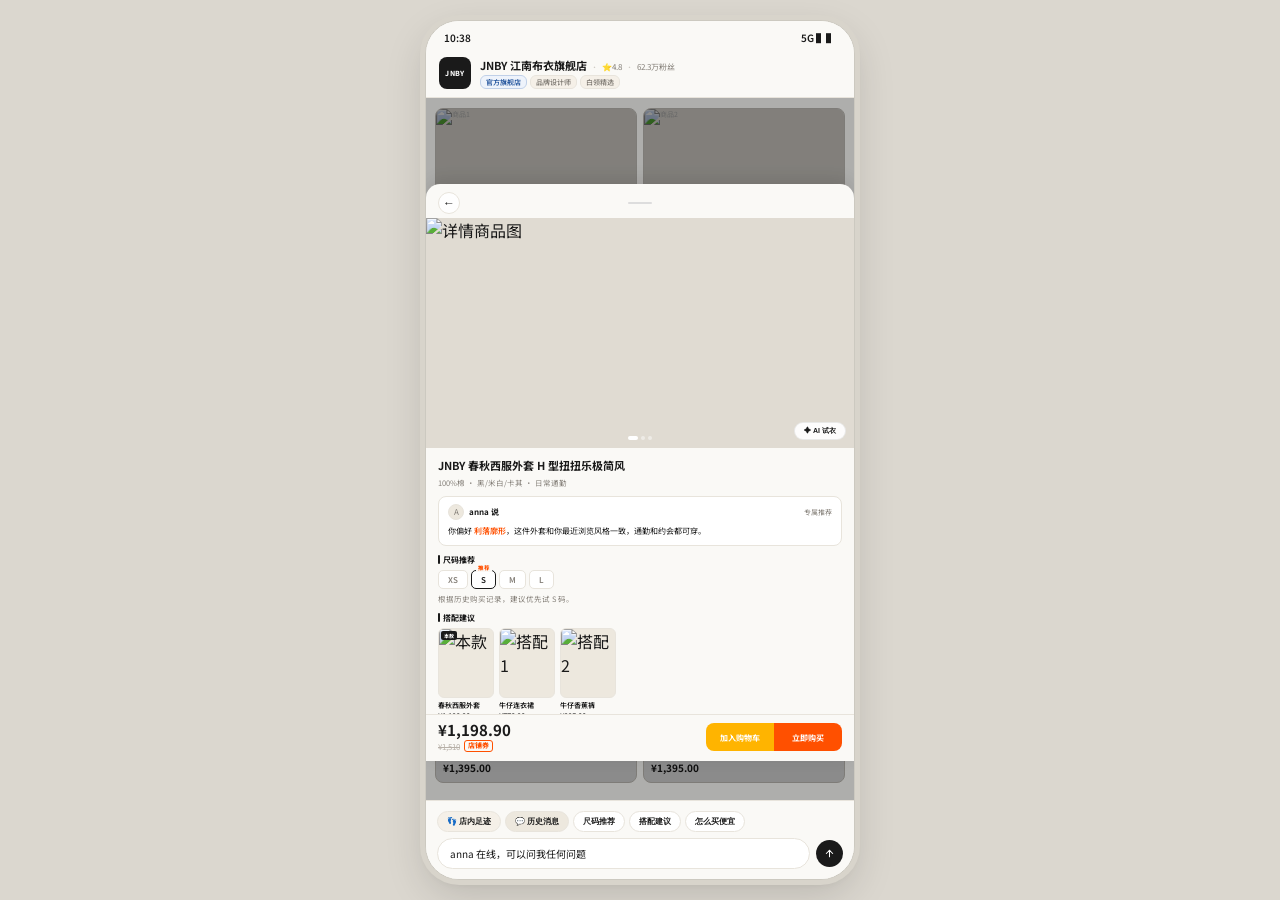
==== detail-overlay-demo.html @ b4b3d0bf "Add standalone detail overlay demo page" ====
<!doctype html>
<html lang="zh-CN">
<head>
  <meta charset="UTF-8">
  <meta name="viewport" content="width=device-width, initial-scale=1, viewport-fit=cover">
  <title>JNBY 详情浮层示意</title>
  <link rel="preconnect" href="https://fonts.googleapis.com">
  <link rel="preconnect" href="https://fonts.gstatic.com" crossorigin>
  <link href="https://fonts.googleapis.com/css2?family=Noto+Sans+SC:wght@400;500;600;700&display=swap" rel="stylesheet">
  <link rel="stylesheet" href="./styles.css">
  <style>
    .scene {
      position: relative;
      flex: 1;
      min-height: 0;
      overflow: hidden;
    }

    .scene-feed {
      position: absolute;
      inset: 0;
      overflow: hidden;
      filter: brightness(0.78);
      pointer-events: none;
    }

    .scene-feed .feed-grid {
      padding-top: 10px;
    }

    .detail-fixed-bottom {
      position: absolute;
      left: 0;
      right: 0;
      bottom: 0;
      z-index: 30;
    }
  </style>
</head>
<body>
  <div class="demo-shell">
    <div class="phone detail-open">
      <div class="sbar-collapsible">
        <span>10:38</span>
        <span>5G ▌▌</span>
      </div>

      <div class="bbar-collapsible">
        <div class="bbar-inner">
          <div class="logo">JNBY</div>
          <div class="btext">
            <div class="brow1">
              <span class="bname">JNBY 江南布衣旗舰店</span>
              <span class="bdot">·</span>
              <span class="bmeta">⭐4.8</span>
              <span class="bdot">·</span>
              <span class="bmeta">62.3万粉丝</span>
            </div>
            <div class="brow2">
              <span class="btag hi">官方旗舰店</span>
              <span class="btag">品牌设计师</span>
              <span class="btag">白领精选</span>
            </div>
          </div>
        </div>
      </div>

      <div class="scene">
        <div class="scene-feed">
          <div class="feed-grid">
            <article class="fi">
              <div class="fi-img"><img src="./assets/products/873666070231.jpg" alt="商品1"></div>
              <div class="fi-body">
                <div class="fi-tag">→ 和你风格匹配</div>
                <div class="fi-name">春秋休闲伞兵裤</div>
                <div class="fi-price">¥978.85</div>
              </div>
            </article>
            <article class="fi">
              <div class="fi-img"><img src="./assets/products/809802427931.jpg" alt="商品2"></div>
              <div class="fi-body">
                <div class="fi-tag">→ 近期热销</div>
                <div class="fi-name">春秋西服外套</div>
                <div class="fi-price">¥1,198.90</div>
              </div>
            </article>
            <article class="fi">
              <div class="fi-img"><img src="./assets/products/1025961930122.jpg" alt="商品3"></div>
              <div class="fi-body">
                <div class="fi-tag"></div>
                <div class="fi-name">26夏新品条纹衬衫</div>
                <div class="fi-price">¥1,395.00</div>
              </div>
            </article>
            <article class="fi">
              <div class="fi-img"><img src="./assets/products/1020045694318.jpg" alt="商品4"></div>
              <div class="fi-body">
                <div class="fi-tag"></div>
                <div class="fi-name">26夏新品简约马甲</div>
                <div class="fi-price">¥1,395.00</div>
              </div>
            </article>
          </div>
        </div>

        <div class="scrim"></div>

        <section class="overlay" aria-hidden="false">
          <div class="ov-top">
            <button class="ov-back" type="button">←</button>
            <div class="ov-handle"></div>
            <div style="width:22px"></div>
          </div>

          <div class="ov-scroll">
            <div class="prod-img">
              <img src="./assets/products/809802427931.jpg" alt="详情商品图">
              <div class="img-dots"><div class="dot on"></div><div class="dot"></div><div class="dot"></div></div>
              <button class="tryon-btn" type="button">✦ AI 试衣</button>
            </div>

            <div class="ov-body">
              <div class="prod-name">JNBY 春秋西服外套 H 型扭扭乐极简风</div>
              <div class="prod-meta">100%棉 · 黑/米白/卡其 · 日常通勤</div>

              <div class="anna-card">
                <div class="ac-h">
                  <div class="ac-ava">A</div>
                  <span class="ac-nm">anna 说</span>
                  <span class="ac-lb">专属推荐</span>
                </div>
                <div class="ac-rec">你偏好 <span class="ac-hi">利落廓形</span>，这件外套和你最近浏览风格一致，通勤和约会都可穿。</div>
              </div>

              <div class="sec-t">尺码推荐</div>
              <div class="size-row">
                <div class="sz">XS</div>
                <div class="sz rec">S</div>
                <div class="sz">M</div>
                <div class="sz">L</div>
              </div>
              <div class="size-note">根据历史购买记录，建议优先试 S 码。</div>

              <div class="sec-t">搭配建议</div>
              <div class="outfit-row">
                <div class="oi">
                  <div class="oi-img">
                    <img src="./assets/products/809802427931.jpg" alt="本款">
                    <div class="oi-this">本款</div>
                  </div>
                  <div class="oi-nm">春秋西服外套</div>
                  <div class="oi-pr">¥1,198.90</div>
                </div>
                <div class="oi">
                  <div class="oi-img"><img src="./assets/products/890158577952.jpg" alt="搭配1"></div>
                  <div class="oi-nm">牛仔连衣裙</div>
                  <div class="oi-pr">¥778.90</div>
                </div>
                <div class="oi">
                  <div class="oi-img"><img src="./assets/products/1012704185950.jpg" alt="搭配2"></div>
                  <div class="oi-nm">牛仔香蕉裤</div>
                  <div class="oi-pr">¥995.00</div>
                </div>
              </div>
            </div>
          </div>

          <div class="buy-bar">
            <div class="buy-price">
              <span class="buy-price-main">¥1,198.90</span>
              <div class="buy-price-sub">
                <span class="buy-price-old">¥1,510</span>
                <span class="buy-price-badge">店铺券</span>
              </div>
            </div>
            <div class="buy-bar-inner">
              <button class="buy-btn add" type="button">加入购物车</button>
              <button class="buy-btn now" type="button">立即购买</button>
            </div>
          </div>
        </section>
      </div>

      <div class="bbot-collapsible detail-fixed-bottom">
        <div class="chips-row">
          <button class="chip foot" type="button">👣 店内足迹</button>
          <button class="chip msg" type="button">💬 历史消息</button>
          <button class="chip" type="button">尺码推荐</button>
          <button class="chip" type="button">搭配建议</button>
          <button class="chip" type="button">怎么买便宜</button>
        </div>
        <div class="input-row">
          <input class="input-field" type="text" value="anna 在线，可以问我任何问题" readonly>
          <button class="send-btn" type="button" aria-label="发送">
            <svg viewBox="0 0 24 24" aria-hidden="true">
              <line x1="12" y1="19" x2="12" y2="5"></line>
              <polyline points="5 12 12 5 19 12"></polyline>
            </svg>
          </button>
        </div>
      </div>
    </div>
  </div>
</body>
</html>
---- styles.css ----
* {
  margin: 0;
  padding: 0;
  box-sizing: border-box;
}

:root {
  --ink: #1a1a1a;
  --ink-light: #86817a;
  --ink-faint: #b7b0a8;
  --paper: #faf9f6;
  --warm: #f5f0e8;
  --warm2: #ede8de;
  --border: #e8e4dc;
  --green: #2a7a5a;
  --orange: #ff5000;
}

html,
body {
  width: 100%;
  height: 100%;
  font-family: 'Noto Sans SC', sans-serif;
  background: #dbd7cf;
  color: var(--ink);
}

.demo-shell {
  min-height: 100%;
  display: flex;
  align-items: center;
  justify-content: center;
  padding: 16px;
}

.phone {
  width: min(430px, 100vw - 16px);
  height: min(860px, calc(100dvh - 16px));
  background: var(--paper);
  border-radius: 34px;
  border: 1px solid #ccc9c0;
  box-shadow: 0 0 0 5px #d8d4cb, 0 14px 40px rgba(0, 0, 0, 0.15), 0 3px 8px rgba(0, 0, 0, 0.06);
  display: flex;
  flex-direction: column;
  overflow: hidden;
  position: relative;
}

.hidden {
  display: none !important;
}

.sbar-collapsible {
  display: flex;
  justify-content: space-between;
  align-items: center;
  padding: calc(9px + env(safe-area-inset-top)) 18px 4px;
  font-size: 10px;
  font-weight: 600;
  color: var(--ink);
  background: var(--paper);
  flex-shrink: 0;
  max-height: 44px;
  overflow: hidden;
  transition: max-height 0.32s ease, opacity 0.28s ease, padding 0.32s ease;
}

.sbar-collapsible.hidden {
  max-height: 0;
  opacity: 0;
  padding-top: 0;
  padding-bottom: 0;
}

.bbar-collapsible {
  background: var(--paper);
  border-bottom: 1px solid var(--border);
  flex-shrink: 0;
  max-height: 80px;
  overflow: hidden;
  transition: max-height 0.32s ease, opacity 0.28s ease;
}

.bbar-collapsible.hidden {
  max-height: 0;
  opacity: 0;
}

.bbar-inner {
  display: flex;
  align-items: center;
  gap: 9px;
  padding: 8px 13px;
}

.logo {
  width: 32px;
  height: 32px;
  flex-shrink: 0;
  background: var(--ink);
  border-radius: 8px;
  display: flex;
  align-items: center;
  justify-content: center;
  font-size: 7px;
  font-weight: 800;
  color: #fff;
  letter-spacing: 0.4px;
}

.btext {
  flex: 1;
  min-width: 0;
}

.brow1 {
  display: flex;
  align-items: baseline;
  gap: 4px;
  margin-bottom: 2px;
  white-space: nowrap;
}

.bname {
  font-size: 11px;
  font-weight: 700;
  color: var(--ink);
}

.bdot {
  font-size: 7px;
  color: #d0cbc4;
}

.bmeta {
  font-size: 8px;
  color: var(--ink-light);
}

.brow2 {
  display: flex;
  align-items: center;
  gap: 3px;
  overflow: hidden;
  white-space: nowrap;
}

.btag {
  font-size: 7px;
  font-weight: 600;
  padding: 1px 5px;
  border-radius: 6px;
  border: 1px solid var(--border);
  color: var(--ink-light);
  background: var(--warm);
}

.btag.hi {
  color: #2a5aa0;
  border-color: #c0d0e8;
  background: #eef3fb;
}

.compact-s1 {
  display: flex;
  align-items: center;
  gap: 8px;
  padding: 0 13px;
  background: var(--paper);
  border-bottom: 1px solid var(--border);
  flex-shrink: 0;
  max-height: 0;
  overflow: hidden;
  opacity: 0;
  transition: max-height 0.32s ease, opacity 0.28s ease, padding 0.32s ease;
}

.compact-s1.visible {
  max-height: 76px;
  opacity: 1;
  padding: 9px 13px;
}

.cb-logo {
  width: 26px;
  height: 26px;
  flex-shrink: 0;
  background: var(--ink);
  border-radius: 6px;
  display: flex;
  align-items: center;
  justify-content: center;
  font-size: 6px;
  font-weight: 800;
  color: #fff;
}

.cb-text {
  flex: 1;
  min-width: 0;
}

.cb-name {
  font-size: 10px;
  font-weight: 700;
  color: var(--ink);
  margin-bottom: 2px;
}

.cb-sub {
  font-size: 8px;
  color: var(--ink-light);
}

.reply-sub {
  display: none;
  padding: 6px 13px;
  font-size: 9px;
  color: var(--ink-light);
  border-bottom: 1px solid var(--border);
  background: var(--paper);
  flex-shrink: 0;
}

.reply-sub.visible {
  display: block;
}

.content-host {
  flex: 1;
  min-height: 0;
  position: relative;
}

.scroll-s1,
.canvas {
  position: absolute;
  inset: 0;
  overflow-y: auto;
  overflow-x: hidden;
}

.scroll-s1::-webkit-scrollbar,
.canvas::-webkit-scrollbar,
.ov-scroll::-webkit-scrollbar,
.chips-row::-webkit-scrollbar,
.outfit-row::-webkit-scrollbar {
  width: 0;
  height: 0;
}

.anna-zone {
  padding: 12px 13px 8px;
}

.anna-text {
  font-size: 11px;
  line-height: 1.75;
  color: var(--ink);
}

.anna-text .hi {
  color: var(--orange);
  font-weight: 600;
}

.feed-grid {
  display: grid;
  grid-template-columns: 1fr 1fr;
  gap: 6px;
  padding: 8px 9px 12px;
}

.fi {
  background: #fff;
  border-radius: 8px;
  overflow: hidden;
  border: 1px solid var(--border);
  cursor: pointer;
  position: relative;
}

.fi-img {
  width: 100%;
  aspect-ratio: 3 / 4;
  display: flex;
  align-items: center;
  justify-content: center;
  font-size: 7px;
  color: #bbb;
  position: relative;
  background: #efebe3;
}

.fi-img img {
  width: 100%;
  height: 100%;
  object-fit: cover;
  display: block;
}

.fi-body {
  padding: 6px 7px 7px;
}

.fi-tag {
  min-height: 11px;
  font-size: 7px;
  color: var(--green);
  margin-bottom: 2px;
  line-height: 1.2;
}

.fi-name {
  font-size: 9px;
  font-weight: 600;
  line-height: 1.3;
  margin-bottom: 2px;
  min-height: 23px;
  display: -webkit-box;
  -webkit-line-clamp: 2;
  -webkit-box-orient: vertical;
  overflow: hidden;
}

.fi-price {
  font-size: 10px;
  font-weight: 700;
}

.new-badge,
.presale-badge {
  position: absolute;
  top: 4px;
  left: 4px;
  color: #fff;
  font-size: 5.5px;
  font-weight: 700;
  padding: 2px 4px;
  border-radius: 2px;
}

.new-badge {
  background: var(--ink);
}

.presale-badge {
  background: #c0392b;
}

.viewed-mark {
  position: absolute;
  top: 4px;
  right: 4px;
  background: rgba(255, 255, 255, 0.9);
  border-radius: 3px;
  padding: 1px 4px;
  font-size: 5.5px;
  font-weight: 700;
  color: var(--ink-light);
}

.canvas {
  padding: 10px 12px 8px;
}

.msg-block {
  margin-bottom: 12px;
}

.user-row {
  display: flex;
  justify-content: flex-end;
  margin-bottom: 10px;
}

.user-bubble {
  background: var(--ink);
  color: #fff;
  border-radius: 12px 12px 3px 12px;
  padding: 7px 10px;
  font-size: 9px;
  line-height: 1.5;
  max-width: 78%;
}

.ar-text {
  font-size: 9.5px;
  line-height: 1.7;
  color: var(--ink);
  margin-bottom: 8px;
}

.ar-text.collapsed {
  display: none;
}

.msg-block.pinned .user-bubble {
  outline: 2px solid var(--orange);
  outline-offset: 2px;
}

.bbot-collapsible {
  background: var(--paper);
  border-top: 1px solid var(--border);
  flex-shrink: 0;
  overflow: hidden;
  max-height: 116px;
  padding: 6px 11px calc(10px + env(safe-area-inset-bottom));
  transition: max-height 0.32s ease, opacity 0.28s ease;
}

.bbot-collapsible.hidden {
  max-height: 0;
  opacity: 0;
  padding-top: 0;
  padding-bottom: 0;
  border-top: none;
}

.chips-row {
  display: flex;
  gap: 4px;
  overflow-x: auto;
  margin-bottom: 6px;
  padding-top: 4px;
}

.chip {
  flex-shrink: 0;
  font-size: 8px;
  font-weight: 600;
  padding: 4px 9px;
  border-radius: 12px;
  border: 1px solid var(--border);
  background: #fff;
  color: var(--ink);
  white-space: nowrap;
  cursor: pointer;
}

.chip.foot {
  background: var(--warm);
  position: relative;
}

.chip.msg {
  background: var(--warm2);
}

.foot-badge {
  position: absolute;
  top: -5px;
  right: -5px;
  background: var(--orange);
  color: #fff;
  font-size: 6px;
  font-weight: 800;
  min-width: 13px;
  height: 13px;
  border-radius: 7px;
  display: inline-flex;
  align-items: center;
  justify-content: center;
  padding: 0 2px;
}

.input-row {
  display: flex;
  align-items: center;
  gap: 6px;
}

.input-field {
  flex: 1;
  background: #fff;
  border: 1px solid var(--border);
  border-radius: 16px;
  padding: 7px 12px;
  font-size: 10px;
  color: var(--ink);
  font-family: inherit;
  outline: none;
}

.input-field:focus {
  border-color: var(--ink);
}

.input-field::placeholder {
  color: var(--ink-light);
}

.send-btn {
  width: 27px;
  height: 27px;
  border: none;
  background: var(--ink);
  border-radius: 50%;
  display: flex;
  align-items: center;
  justify-content: center;
  flex-shrink: 0;
  cursor: pointer;
}

.send-btn svg {
  width: 11px;
  height: 11px;
  fill: none;
  stroke: #fff;
  stroke-width: 2.2;
  stroke-linecap: round;
  stroke-linejoin: round;
}

.scrim {
  position: absolute;
  inset: 0;
  background: rgba(0, 0, 0, 0.3);
  z-index: 18;
}

.overlay {
  position: absolute;
  left: 0;
  right: 0;
  top: 86px;
  bottom: 96px;
  background: var(--paper);
  border-radius: 14px 14px 0 0;
  box-shadow: 0 -4px 20px rgba(0, 0, 0, 0.12);
  display: flex;
  flex-direction: column;
  z-index: 20;
  overflow: hidden;
}

.ov-top {
  display: flex;
  align-items: center;
  justify-content: space-between;
  padding: 8px 12px 4px;
  flex-shrink: 0;
}

.ov-handle {
  width: 24px;
  height: 2px;
  background: #ddd;
  border-radius: 2px;
}

.ov-back {
  width: 22px;
  height: 22px;
  border-radius: 50%;
  background: rgba(255, 255, 255, 0.9);
  border: 1px solid var(--border);
  display: flex;
  align-items: center;
  justify-content: center;
  font-size: 12px;
  color: var(--ink);
  cursor: pointer;
}

.ov-scroll {
  flex: 1;
  overflow-y: auto;
}

.prod-img {
  width: 100%;
  height: 230px;
  background: #e0dbd2;
  position: relative;
}

.prod-img img {
  width: 100%;
  height: 100%;
  object-fit: cover;
}

.tryon-btn {
  position: absolute;
  bottom: 8px;
  right: 8px;
  background: rgba(255, 255, 255, 0.92);
  border: 1px solid rgba(0, 0, 0, 0.08);
  border-radius: 14px;
  padding: 3px 9px;
  font-size: 7px;
  font-weight: 700;
  color: var(--ink);
  cursor: pointer;
}

.img-dots {
  position: absolute;
  bottom: 8px;
  left: 50%;
  transform: translateX(-50%);
  display: flex;
  gap: 3px;
}

.dot {
  width: 4px;
  height: 4px;
  border-radius: 50%;
  background: rgba(255, 255, 255, 0.45);
}

.dot.on {
  background: #fff;
  width: 10px;
  border-radius: 2px;
}

.ov-body {
  padding: 10px 12px 2px;
}

.prod-name {
  font-size: 11px;
  font-weight: 700;
  margin-bottom: 3px;
  line-height: 1.45;
}

.prod-meta {
  font-size: 7.5px;
  color: var(--ink-light);
  margin-bottom: 8px;
}

.anna-card {
  background: #fff;
  border: 1px solid var(--border);
  border-radius: 8px;
  padding: 7px 9px;
  margin-bottom: 8px;
}

.ac-h {
  display: flex;
  align-items: center;
  gap: 5px;
  margin-bottom: 5px;
}

.ac-ava {
  width: 16px;
  height: 16px;
  border-radius: 50%;
  background: var(--warm2);
  border: 1px solid var(--border);
  display: flex;
  align-items: center;
  justify-content: center;
  font-size: 8px;
  color: var(--ink-light);
  flex-shrink: 0;
}

.ac-nm {
  font-size: 8px;
  font-weight: 700;
}

.ac-lb {
  font-size: 7px;
  color: var(--ink-light);
  margin-left: auto;
}

.ac-rec {
  font-size: 8px;
  line-height: 1.6;
  color: var(--ink);
}

.ac-hi {
  color: var(--orange);
  font-weight: 600;
}

.sec-t {
  font-size: 8px;
  font-weight: 700;
  display: flex;
  align-items: center;
  gap: 3px;
  margin-bottom: 5px;
}

.sec-t::before {
  content: '';
  width: 2px;
  height: 9px;
  background: var(--ink);
  border-radius: 1px;
  display: inline-block;
}

.size-row {
  display: flex;
  gap: 3px;
  margin-bottom: 4px;
}

.sz {
  font-size: 8px;
  font-weight: 600;
  padding: 3px 9px;
  border-radius: 5px;
  border: 1px solid var(--border);
  color: var(--ink-light);
  background: #fff;
}

.sz.rec {
  border-color: var(--ink);
  color: var(--ink);
  position: relative;
}

.sz.rec::after {
  content: '推荐';
  position: absolute;
  top: -7px;
  left: 50%;
  transform: translateX(-50%);
  font-size: 5.5px;
  font-weight: 700;
  color: var(--orange);
  background: var(--paper);
  padding: 0 2px;
  white-space: nowrap;
}

.size-note {
  font-size: 7.5px;
  color: var(--ink-light);
  line-height: 1.5;
  margin-bottom: 8px;
}

.outfit-row {
  display: flex;
  gap: 5px;
  overflow-x: auto;
  margin-bottom: 8px;
}

.oi {
  flex-shrink: 0;
  width: 56px;
}

.oi-img {
  width: 56px;
  height: 70px;
  border-radius: 6px;
  border: 1px solid var(--border);
  margin-bottom: 3px;
  position: relative;
  overflow: hidden;
  background: var(--warm2);
}

.oi-img img {
  width: 100%;
  height: 100%;
  object-fit: cover;
}

.oi-this {
  position: absolute;
  top: 2px;
  left: 2px;
  font-size: 5px;
  font-weight: 700;
  color: #fff;
  background: var(--ink);
  padding: 1px 3px;
  border-radius: 2px;
}

.oi-nm {
  font-size: 7px;
  font-weight: 600;
  line-height: 1.2;
  margin-bottom: 1px;
  display: -webkit-box;
  -webkit-line-clamp: 2;
  -webkit-box-orient: vertical;
  overflow: hidden;
}

.oi-pr {
  font-size: 7.5px;
  font-weight: 700;
}

.buy-bar {
  display: flex;
  align-items: center;
  justify-content: space-between;
  gap: 8px;
  padding: 7px 12px 9px;
  border-top: 1px solid var(--border);
  flex-shrink: 0;
  background: var(--paper);
}

.buy-price {
  display: flex;
  flex-direction: column;
  gap: 1px;
}

.buy-price-main {
  font-size: 15px;
  font-weight: 700;
  color: var(--ink);
  line-height: 1;
}

.buy-price-sub {
  display: flex;
  align-items: center;
  gap: 4px;
  margin-top: 2px;
}

.buy-price-old {
  font-size: 8px;
  color: var(--ink-faint);
  text-decoration: line-through;
}

.buy-price-badge {
  font-size: 7px;
  font-weight: 700;
  color: var(--orange);
  border: 1px solid var(--orange);
  border-radius: 3px;
  padding: 0 3px;
  line-height: 1.4;
}

.buy-bar-inner {
  display: flex;
  border-radius: 8px;
  overflow: hidden;
  height: 28px;
  flex-shrink: 0;
}

.buy-btn {
  width: 68px;
  padding: 0;
  border: none;
  font-size: 8px;
  font-weight: 700;
  font-family: inherit;
  cursor: pointer;
  color: #fff;
}

.buy-btn.add {
  background: #ffb400;
}

.buy-btn.now {
  background: var(--orange);
}

.panel-backdrop {
  position: absolute;
  inset: 0;
  background: rgba(0, 0, 0, 0.2);
  z-index: 29;
}

.panel-region {
  position: absolute;
  left: 0;
  right: 0;
  bottom: 80px;
  z-index: 30;
  display: flex;
  flex-direction: column;
}

.panel {
  border-top: 1px solid var(--border);
  border-radius: 12px 12px 0 0;
  overflow: hidden;
  background: var(--paper);
  max-height: 58dvh;
  display: flex;
  flex-direction: column;
}

.panel-hdr {
  display: flex;
  align-items: center;
  justify-content: space-between;
  padding: 10px 12px 8px;
  border-bottom: 1px solid var(--border);
}

.panel-title {
  font-size: 10px;
  font-weight: 700;
  color: var(--ink);
}

.panel-close {
  border: none;
  background: transparent;
  font-size: 9px;
  color: var(--ink-light);
  cursor: pointer;
}

.panel-list {
  overflow-y: auto;
  -webkit-overflow-scrolling: touch;
}

.empty-text {
  padding: 16px 12px 18px;
  font-size: 9px;
  color: var(--ink-light);
}

.fp-item,
.hl-item {
  display: flex;
  align-items: center;
  gap: 8px;
  padding: 8px 12px;
  border-bottom: 1px solid var(--border);
  cursor: pointer;
  background: transparent;
  border-left: none;
  border-right: none;
  border-top: none;
  width: 100%;
  text-align: left;
}

.fp-item:last-child,
.hl-item:last-child {
  border-bottom: none;
}

.fp-thumb {
  width: 34px;
  height: 44px;
  border-radius: 6px;
  background: var(--warm2);
  border: 1px solid var(--border);
  flex-shrink: 0;
  overflow: hidden;
}

.fp-thumb img {
  width: 100%;
  height: 100%;
  object-fit: cover;
}

.fp-info {
  flex: 1;
  min-width: 0;
}

.fp-name {
  font-size: 9px;
  font-weight: 600;
  margin-bottom: 2px;
  line-height: 1.4;
  display: -webkit-box;
  -webkit-line-clamp: 1;
  -webkit-box-orient: vertical;
  overflow: hidden;
}

.fp-price {
  font-size: 9px;
  font-weight: 700;
}

.fp-time {
  font-size: 6.5px;
  color: var(--ink-faint);
  margin-top: 1px;
}

.hl-left {
  flex: 1;
  min-width: 0;
}

.hl-q {
  font-size: 9px;
  font-weight: 500;
  color: var(--ink);
  line-height: 1.4;
  margin-bottom: 2px;
}

.hl-meta {
  display: flex;
  align-items: center;
  gap: 4px;
}

.hl-time {
  font-size: 7px;
  color: var(--ink-faint);
}

.hl-tag {
  font-size: 7px;
  font-weight: 600;
  padding: 1px 5px;
  border-radius: 6px;
  background: var(--warm);
  border: 1px solid var(--border);
  color: var(--ink-light);
}

.hl-tag.result {
  color: var(--green);
  background: #eef7f3;
  border-color: #c0ddd0;
}

.hl-arrow {
  font-size: 12px;
  color: var(--ink-faint);
}

.phone.detail-open .overlay {
  bottom: calc(118px + env(safe-area-inset-bottom));
}

.phone.detail-open .bbot-collapsible {
  position: absolute;
  left: 0;
  right: 0;
  bottom: 0;
  z-index: 35;
  max-height: 170px;
}

.phone.detail-open .panel-region {
  bottom: calc(126px + env(safe-area-inset-bottom));
}

@media (max-width: 680px) {
  .demo-shell {
    padding: 0;
  }

  .phone {
    width: 100vw;
    height: 100dvh;
    border-radius: 0;
    border: none;
    box-shadow: none;
  }

  .sbar-collapsible {
    font-size: 13px;
    padding: calc(11px + env(safe-area-inset-top)) 18px 6px;
  }

  .bbar-inner {
    padding: 10px 14px 9px;
  }

  .logo {
    width: 36px;
    height: 36px;
    font-size: 8px;
  }

  .bname {
    font-size: 15px;
  }

  .bmeta {
    font-size: 10px;
  }

  .btag {
    font-size: 9px;
    padding: 2px 6px;
  }

  .anna-zone {
    padding: 14px 14px 10px;
  }

  .anna-text {
    font-size: 14px;
    line-height: 1.68;
  }

  .feed-grid {
    gap: 8px;
    padding: 10px 10px 14px;
  }

  .fi-body {
    padding: 8px 8px 9px;
  }

  .fi-tag {
    min-height: 14px;
    font-size: 10px;
  }

  .fi-name {
    font-size: 13px;
    min-height: 34px;
  }

  .fi-price {
    font-size: 18px;
    line-height: 1.1;
  }

  .new-badge,
  .presale-badge {
    font-size: 8px;
    padding: 3px 6px;
  }

  .viewed-mark {
    font-size: 8px;
    padding: 2px 6px;
  }

  .bbot-collapsible {
    max-height: 168px;
    padding: 10px 12px calc(12px + env(safe-area-inset-bottom));
  }

  .chips-row {
    gap: 6px;
    margin-bottom: 8px;
    padding-top: 2px;
  }

  .chip {
    font-size: 12px;
    padding: 6px 12px;
    border-radius: 16px;
  }

  .foot-badge {
    top: -6px;
    right: -6px;
    font-size: 8px;
    min-width: 16px;
    height: 16px;
  }

  .input-row {
    gap: 8px;
  }

  .input-field {
    border-radius: 20px;
    padding: 10px 14px;
    font-size: 14px;
  }

  .send-btn {
    width: 34px;
    height: 34px;
  }

  .send-btn svg {
    width: 14px;
    height: 14px;
  }

  .overlay {
    top: 96px;
  }

  .ov-top {
    padding: 10px 14px 6px;
  }

  .ov-back {
    width: 26px;
    height: 26px;
    font-size: 14px;
  }

  .prod-img {
    height: 270px;
  }

  .tryon-btn {
    font-size: 10px;
    padding: 4px 10px;
  }

  .ov-body {
    padding: 12px 14px 4px;
  }

  .prod-name {
    font-size: 16px;
  }

  .prod-meta {
    font-size: 11px;
    margin-bottom: 10px;
  }

  .anna-card {
    padding: 9px 10px;
    margin-bottom: 10px;
  }

  .ac-h {
    margin-bottom: 6px;
  }

  .ac-ava {
    width: 20px;
    height: 20px;
    font-size: 10px;
  }

  .ac-nm {
    font-size: 11px;
  }

  .ac-lb {
    font-size: 10px;
  }

  .ac-rec {
    font-size: 12px;
    line-height: 1.65;
  }

  .sec-t {
    font-size: 12px;
    margin-bottom: 7px;
  }

  .sec-t::before {
    height: 11px;
  }

  .size-row {
    gap: 6px;
    margin-bottom: 6px;
  }

  .sz {
    font-size: 11px;
    padding: 6px 12px;
  }

  .sz.rec::after {
    font-size: 8px;
    top: -10px;
  }

  .size-note {
    font-size: 11px;
    margin-bottom: 10px;
  }

  .outfit-row {
    gap: 7px;
    margin-bottom: 10px;
  }

  .oi {
    width: 72px;
  }

  .oi-img {
    width: 72px;
    height: 92px;
  }

  .oi-this {
    font-size: 7px;
    padding: 2px 4px;
  }

  .oi-nm {
    font-size: 10px;
  }

  .oi-pr {
    font-size: 11px;
  }

  .buy-bar {
    padding: 9px 14px 11px;
  }

  .buy-price-main {
    font-size: 22px;
  }

  .buy-price-old {
    font-size: 11px;
  }

  .buy-price-badge {
    font-size: 10px;
    padding: 0 4px;
  }

  .buy-bar-inner {
    height: 34px;
  }

  .buy-btn {
    width: 84px;
    font-size: 11px;
  }

  .canvas {
    padding: 12px 14px 10px;
  }

  .user-bubble {
    font-size: 13px;
    padding: 9px 12px;
  }

  .ar-text {
    font-size: 13px;
    line-height: 1.65;
  }

  .panel {
    max-height: 62dvh;
  }

  .panel-hdr {
    padding: 12px 14px 10px;
  }

  .panel-title {
    font-size: 13px;
  }

  .panel-close {
    font-size: 12px;
  }

  .empty-text {
    font-size: 12px;
    padding: 18px 14px 20px;
  }

  .fp-item,
  .hl-item {
    gap: 10px;
    padding: 10px 14px;
  }

  .fp-thumb {
    width: 42px;
    height: 54px;
  }

  .fp-name,
  .hl-q {
    font-size: 12px;
  }

  .fp-price {
    font-size: 12px;
  }

  .fp-time,
  .hl-time {
    font-size: 10px;
  }

  .hl-tag {
    font-size: 10px;
    padding: 2px 6px;
  }

  .hl-arrow {
    font-size: 14px;
  }

  .phone.detail-open .overlay {
    bottom: calc(152px + env(safe-area-inset-bottom));
  }

  .phone.detail-open .panel-region {
    bottom: calc(162px + env(safe-area-inset-bottom));
  }
}
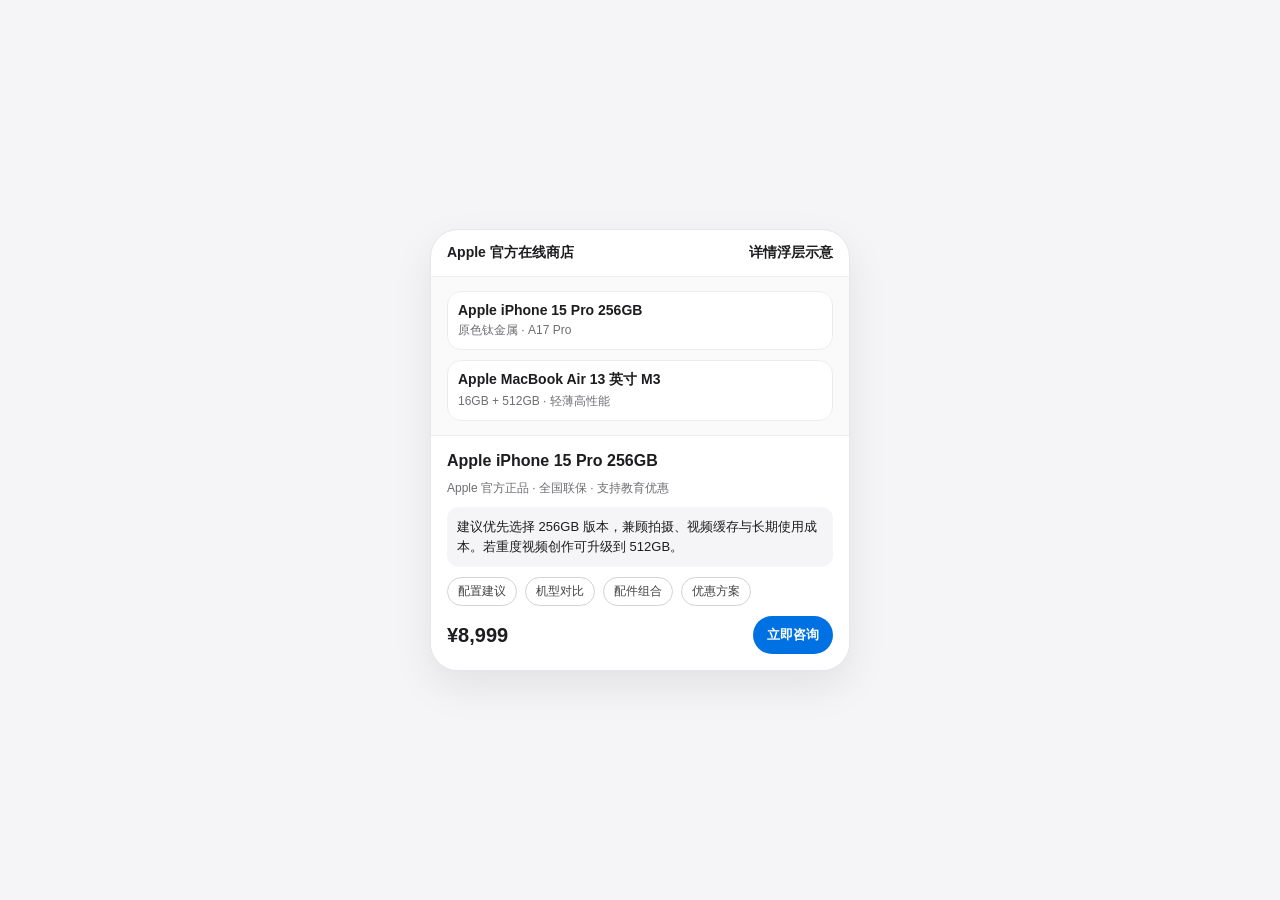
==== commit 41d53ec9: "feat: migrate demo content to Apple catalog" ====
--- a/detail-overlay-demo.html
+++ b/detail-overlay-demo.html
@@ -3,203 +3,61 @@
 <head>
   <meta charset="UTF-8">
   <meta name="viewport" content="width=device-width, initial-scale=1, viewport-fit=cover">
-  <title>JNBY 详情浮层示意</title>
-  <link rel="preconnect" href="https://fonts.googleapis.com">
-  <link rel="preconnect" href="https://fonts.gstatic.com" crossorigin>
-  <link href="https://fonts.googleapis.com/css2?family=Noto+Sans+SC:wght@400;500;600;700&display=swap" rel="stylesheet">
-  <link rel="stylesheet" href="./styles.css">
+  <title>Apple 详情浮层示意</title>
   <style>
-    .scene {
-      position: relative;
-      flex: 1;
-      min-height: 0;
-      overflow: hidden;
-    }
-
-    .scene-feed {
-      position: absolute;
-      inset: 0;
-      overflow: hidden;
-      filter: brightness(0.78);
-      pointer-events: none;
-    }
-
-    .scene-feed .feed-grid {
-      padding-top: 10px;
-    }
-
-    .detail-fixed-bottom {
-      position: absolute;
-      left: 0;
-      right: 0;
-      bottom: 0;
-      z-index: 30;
-    }
+    * { box-sizing: border-box; margin: 0; padding: 0; }
+    body { font-family: -apple-system, BlinkMacSystemFont, "SF Pro Text", "PingFang SC", sans-serif; background: #f5f5f7; color: #1d1d1f; }
+    .wrap { width: 100%; min-height: 100vh; display: grid; place-items: center; padding: 20px; }
+    .phone { width: min(420px, 100%); border-radius: 28px; overflow: hidden; background: #fff; border: 1px solid #e5e5ea; box-shadow: 0 16px 40px rgba(0, 0, 0, 0.08); }
+    .head { padding: 14px 16px; border-bottom: 1px solid #f0f0f2; font-size: 14px; font-weight: 600; display: flex; justify-content: space-between; }
+    .feed { padding: 14px 16px; display: grid; gap: 10px; background: #fafafa; }
+    .item { background: #fff; border: 1px solid #ececf0; border-radius: 14px; padding: 10px; display: grid; gap: 4px; }
+    .item b { font-size: 14px; }
+    .item span { font-size: 12px; color: #6e6e73; }
+    .overlay { border-top: 1px solid #ececf0; padding: 16px; display: grid; gap: 10px; background: #fff; }
+    .title { font-size: 16px; font-weight: 700; }
+    .meta { font-size: 12px; color: #6e6e73; }
+    .box { background: #f5f5f7; border-radius: 12px; padding: 10px; font-size: 13px; line-height: 1.55; }
+    .chips { display: flex; gap: 8px; flex-wrap: wrap; }
+    .chip { border: 1px solid #d2d2d7; border-radius: 999px; padding: 5px 10px; font-size: 12px; color: #424245; background: #fff; }
+    .price { display: flex; align-items: center; justify-content: space-between; }
+    .price strong { font-size: 20px; }
+    .btn { border: 0; border-radius: 999px; padding: 10px 14px; font-size: 13px; font-weight: 600; color: #fff; background: #0071e3; }
   </style>
 </head>
 <body>
-  <div class="demo-shell">
-    <div class="phone detail-open">
-      <div class="sbar-collapsible">
-        <span>10:38</span>
-        <span>5G ▌▌</span>
+  <div class="wrap">
+    <section class="phone">
+      <header class="head">
+        <span>Apple 官方在线商店</span>
+        <span>详情浮层示意</span>
+      </header>
+      <div class="feed">
+        <article class="item">
+          <b>Apple iPhone 15 Pro 256GB</b>
+          <span>原色钛金属 · A17 Pro</span>
+        </article>
+        <article class="item">
+          <b>Apple MacBook Air 13 英寸 M3</b>
+          <span>16GB + 512GB · 轻薄高性能</span>
+        </article>
       </div>
-
-      <div class="bbar-collapsible">
-        <div class="bbar-inner">
-          <div class="logo">JNBY</div>
-          <div class="btext">
-            <div class="brow1">
-              <span class="bname">JNBY 江南布衣旗舰店</span>
-              <span class="bdot">·</span>
-              <span class="bmeta">⭐4.8</span>
-              <span class="bdot">·</span>
-              <span class="bmeta">62.3万粉丝</span>
-            </div>
-            <div class="brow2">
-              <span class="btag hi">官方旗舰店</span>
-              <span class="btag">品牌设计师</span>
-              <span class="btag">白领精选</span>
-            </div>
-          </div>
+      <div class="overlay">
+        <div class="title">Apple iPhone 15 Pro 256GB</div>
+        <div class="meta">Apple 官方正品 · 全国联保 · 支持教育优惠</div>
+        <div class="box">建议优先选择 256GB 版本，兼顾拍摄、视频缓存与长期使用成本。若重度视频创作可升级到 512GB。</div>
+        <div class="chips">
+          <span class="chip">配置建议</span>
+          <span class="chip">机型对比</span>
+          <span class="chip">配件组合</span>
+          <span class="chip">优惠方案</span>
+        </div>
+        <div class="price">
+          <strong>¥8,999</strong>
+          <button class="btn" type="button">立即咨询</button>
         </div>
       </div>
-
-      <div class="scene">
-        <div class="scene-feed">
-          <div class="feed-grid">
-            <article class="fi">
-              <div class="fi-img"><img src="./assets/products/873666070231.jpg" alt="商品1"></div>
-              <div class="fi-body">
-                <div class="fi-tag">→ 和你风格匹配</div>
-                <div class="fi-name">春秋休闲伞兵裤</div>
-                <div class="fi-price">¥978.85</div>
-              </div>
-            </article>
-            <article class="fi">
-              <div class="fi-img"><img src="./assets/products/809802427931.jpg" alt="商品2"></div>
-              <div class="fi-body">
-                <div class="fi-tag">→ 近期热销</div>
-                <div class="fi-name">春秋西服外套</div>
-                <div class="fi-price">¥1,198.90</div>
-              </div>
-            </article>
-            <article class="fi">
-              <div class="fi-img"><img src="./assets/products/1025961930122.jpg" alt="商品3"></div>
-              <div class="fi-body">
-                <div class="fi-tag"></div>
-                <div class="fi-name">26夏新品条纹衬衫</div>
-                <div class="fi-price">¥1,395.00</div>
-              </div>
-            </article>
-            <article class="fi">
-              <div class="fi-img"><img src="./assets/products/1020045694318.jpg" alt="商品4"></div>
-              <div class="fi-body">
-                <div class="fi-tag"></div>
-                <div class="fi-name">26夏新品简约马甲</div>
-                <div class="fi-price">¥1,395.00</div>
-              </div>
-            </article>
-          </div>
-        </div>
-
-        <div class="scrim"></div>
-
-        <section class="overlay" aria-hidden="false">
-          <div class="ov-top">
-            <button class="ov-back" type="button">←</button>
-            <div class="ov-handle"></div>
-            <div style="width:22px"></div>
-          </div>
-
-          <div class="ov-scroll">
-            <div class="prod-img">
-              <img src="./assets/products/809802427931.jpg" alt="详情商品图">
-              <div class="img-dots"><div class="dot on"></div><div class="dot"></div><div class="dot"></div></div>
-              <button class="tryon-btn" type="button">✦ AI 试衣</button>
-            </div>
-
-            <div class="ov-body">
-              <div class="prod-name">JNBY 春秋西服外套 H 型扭扭乐极简风</div>
-              <div class="prod-meta">100%棉 · 黑/米白/卡其 · 日常通勤</div>
-
-              <div class="anna-card">
-                <div class="ac-h">
-                  <div class="ac-ava">A</div>
-                  <span class="ac-nm">anna 说</span>
-                  <span class="ac-lb">专属推荐</span>
-                </div>
-                <div class="ac-rec">你偏好 <span class="ac-hi">利落廓形</span>，这件外套和你最近浏览风格一致，通勤和约会都可穿。</div>
-              </div>
-
-              <div class="sec-t">尺码推荐</div>
-              <div class="size-row">
-                <div class="sz">XS</div>
-                <div class="sz rec">S</div>
-                <div class="sz">M</div>
-                <div class="sz">L</div>
-              </div>
-              <div class="size-note">根据历史购买记录，建议优先试 S 码。</div>
-
-              <div class="sec-t">搭配建议</div>
-              <div class="outfit-row">
-                <div class="oi">
-                  <div class="oi-img">
-                    <img src="./assets/products/809802427931.jpg" alt="本款">
-                    <div class="oi-this">本款</div>
-                  </div>
-                  <div class="oi-nm">春秋西服外套</div>
-                  <div class="oi-pr">¥1,198.90</div>
-                </div>
-                <div class="oi">
-                  <div class="oi-img"><img src="./assets/products/890158577952.jpg" alt="搭配1"></div>
-                  <div class="oi-nm">牛仔连衣裙</div>
-                  <div class="oi-pr">¥778.90</div>
-                </div>
-                <div class="oi">
-                  <div class="oi-img"><img src="./assets/products/1012704185950.jpg" alt="搭配2"></div>
-                  <div class="oi-nm">牛仔香蕉裤</div>
-                  <div class="oi-pr">¥995.00</div>
-                </div>
-              </div>
-            </div>
-          </div>
-
-          <div class="buy-bar">
-            <div class="buy-price">
-              <span class="buy-price-main">¥1,198.90</span>
-              <div class="buy-price-sub">
-                <span class="buy-price-old">¥1,510</span>
-                <span class="buy-price-badge">店铺券</span>
-              </div>
-            </div>
-            <div class="buy-bar-inner">
-              <button class="buy-btn add" type="button">加入购物车</button>
-              <button class="buy-btn now" type="button">立即购买</button>
-            </div>
-          </div>
-        </section>
-      </div>
-
-      <div class="bbot-collapsible detail-fixed-bottom">
-        <div class="chips-row">
-          <button class="chip foot" type="button">👣 店内足迹</button>
-          <button class="chip msg" type="button">💬 历史消息</button>
-          <button class="chip" type="button">尺码推荐</button>
-          <button class="chip" type="button">搭配建议</button>
-          <button class="chip" type="button">怎么买便宜</button>
-        </div>
-        <div class="input-row">
-          <input class="input-field" type="text" value="anna 在线，可以问我任何问题" readonly>
-          <button class="send-btn" type="button" aria-label="发送">
-            <svg viewBox="0 0 24 24" aria-hidden="true">
-              <line x1="12" y1="19" x2="12" y2="5"></line>
-              <polyline points="5 12 12 5 19 12"></polyline>
-            </svg>
-          </button>
-        </div>
-      </div>
-    </div>
+    </section>
   </div>
 </body>
 </html>
